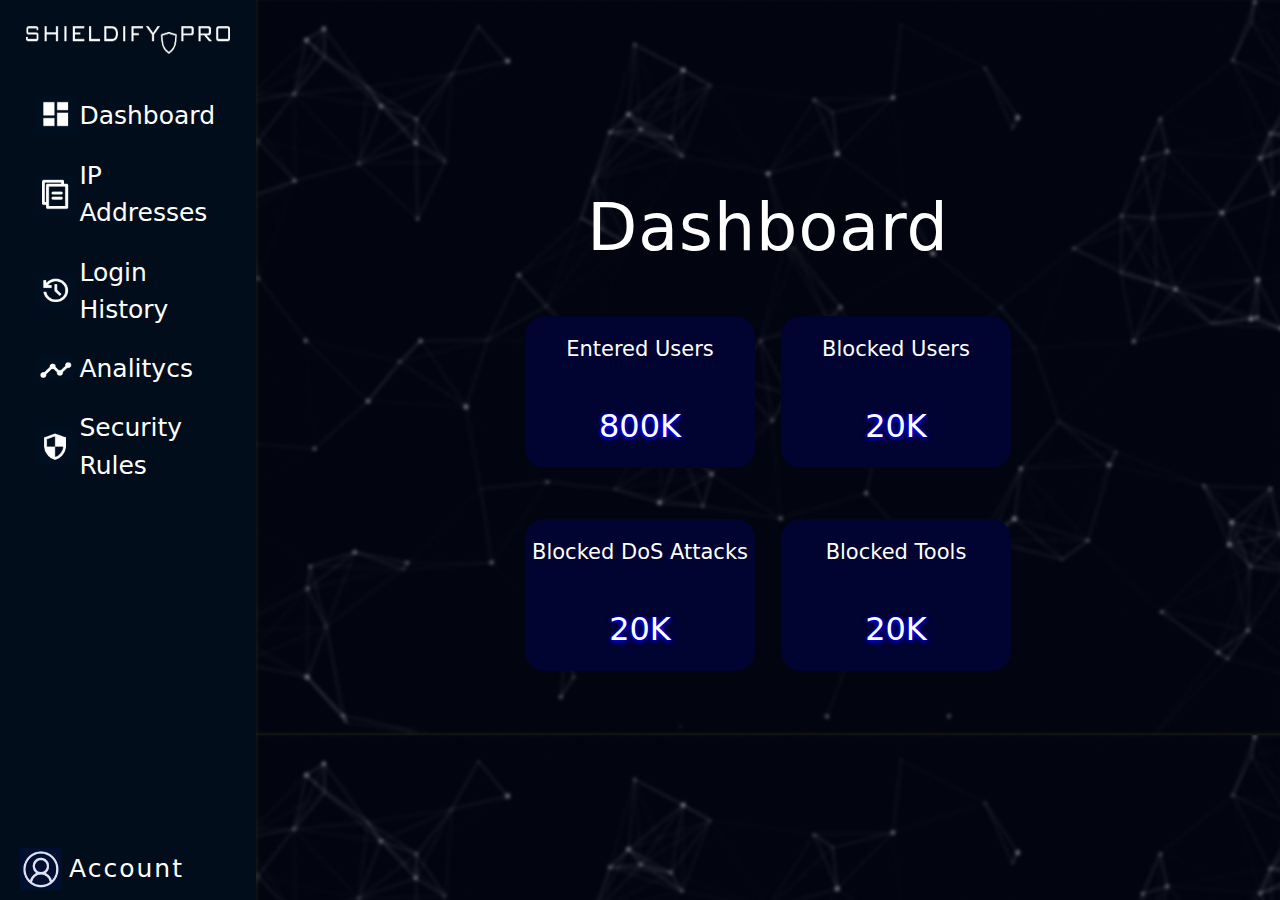
==== index.html @ df14a466 "Update and rename dashboard.html to index.html" ====
<!DOCTYPE html>

<html>
    <head>
        <title>dashboard</title>
        <link rel="stylesheet" href="dashboard.css">
        <link href="https://cdn.jsdelivr.net/npm/bootstrap@5.2.3/dist/css/bootstrap.min.css" rel="stylesheet">
    </head>

    <body>
        <div class="main d-flex">
            <div class="menu d-flex flex-column justify-content-between">
                <div class="center d-flex flex-column justify-content-around align-items-center">
                    <img class="logo mouse" src="Shieldify_Logo.png">

                    <div class="d-flex align-items-center wid20 mouse">
                        <div><img class="mini_logo" src="dashboard.png"></div>
                        <div class="bigTXT">Dashboard</div>
                    </div>
                    <div class="d-flex align-items-center wid20 mouse">
                        <div><img class="mini_logo" src="ip.png"></div>
                        <div class="bigTXT">IP Addresses</div>
                    </div>
                    <div class="d-flex align-items-center wid20 mouse">
                        <div><img class="mini_logo" src="history.png"></div>
                        <div class="bigTXT">Login History</div>
                    </div>
                    <div class="d-flex align-items-center wid20 mouse">
                        <div><img class="mini_logo" src="analitycs.png"></div>
                        <div class="bigTXT">Analitycs</div>
                    </div>
                    <div class="d-flex align-items-center wid20 mouse">
                        <div><img class="mini_logo" src="security.png"></div>
                        <div class="bigTXT">Security Rules</div>
                    </div>
                </div>
                <div>
                    <div id="afterclick">
                        <div class="d-flex align-items-center down2 justify-content-center wid20 mouse" id="login_out">
                            <div><img class="mini_logo" src="logout.png" ></div>
                            <div class="bigTXT">Logout</div>
                        </div>
                        <div class="d-flex align-items-center down2 justify-content-center wid20 mouse">
                            <div><img class="mini_logo" src="settings.png" ></div>
                            <div class="bigTXT">Settings</div>
                        </div>
                    </div>
                    <div class="d-flex align-items-center down mouse" id="account">
                        <div><img class="mini_logo1" src="acc.png"></div>
                        <div class="bigTXT1">Account</div>
                    </div>
                </div>
            </div>

            <div class="d-flex flex-column justify-content-center align-items-center right">
                <div class="headline">Dashboard</div>
                <div class="boxes d-flex flex-column justify-content-around">
                    <div class="d-flex justify-content-around space">
                        <div class="bluebox d-flex flex-column align-items-center justify-content-around">
                            <div class="bigTXT2">Entered Users</div>
                            <div class="k">800K</div>
                        </div>
                        <div class="bluebox d-flex flex-column align-items-center justify-content-around">
                            <div class="bigTXT2">Blocked Users</div>
                            <div class="k">20K</div>
                        </div>
                    </div>
                    <div class="d-flex justify-content-around space">
                        <div class="bluebox d-flex flex-column align-items-center justify-content-around">
                            <div class="bigTXT2">Blocked DoS Attacks</div>
                            <div class="k">20K</div>
                        </div>
                        <div class="bluebox d-flex flex-column align-items-center justify-content-around">
                            <div class="bigTXT2">Blocked Tools</div>
                            <div class="k">20K</div>
                        </div>
                    </div>
                </div>
            </div>
        </div>

        <script>
            document.getElementById("account").onclick = function() {
                if(document.getElementById("afterclick").style.display == "none"){
                    document.getElementById("afterclick").style.display = "block";
                }else{
                    document.getElementById("afterclick").style.display = "none";
                }
            }
            
            document.getElementById("login_out").onclick = function() {
                location.href = 'login.html';
            }
        </script>
    </body>
</html>
---- dashboard.css ----
html,body{
    height: 100%;
    width: 100%;
    margin: 0;
    padding: 0;
}

.main{
    height: 100%;
    width: 100%;
    background-color: black;
}

.mouse{
    cursor: pointer;
}

.logo{
    height: 28px;
    width: 80%;
    margin: 15px 0 20px 0;
}

.menu{
    width: 20%;
    height: 100%;
    background-color: #010D1A;
}

.center{
    height: 55%;
}

.mini_logo{
    width: 36px;
    margin-right: 5px;
}

.mini_logo1{
    width: 42px;
    height: 42px;
    margin-right: 7px;
}

.wid20{
    width: 70%;
}

.bigTXT{
    font-weight: 250;
    font-size: 25px;
    color: white;
}

.bigTXT1{
    font-weight: 300;
    font-size: 25px;
    letter-spacing: 2px;
    color: white;
}

.bigTXT2{
    font-weight: 300;
    font-size: 21px;
    color: white;
}

#afterclick{
    display: none;
}

.down{
    padding: 10px 0 10px 20px;
}

.down2{
    padding: 5px 0 5px 20px;
}

.headline{
    font-weight: 500;
    font-size: 65px;
    letter-spacing: 1px;
    color: white;
    margin-bottom: 40px;
}

.bluebox{
    width: 45%;
    height: 75%;
    background-color: #010331;
    border-radius: 20px;
    color: white;
}

.right{
    width: 80%;
    height: 100%;
    background-image: url(bg.png);
    background-size:100%;
}

.boxes{
    height: 45%;
    width: 50%;
}

.k{
    font-weight: 400;
    font-size: 32px;
    text-shadow: -1px 1px 4px blue,
				  1px 1px 4px blue,
				  0 0 0 blue;
}

.space{
    height: 50%;
}
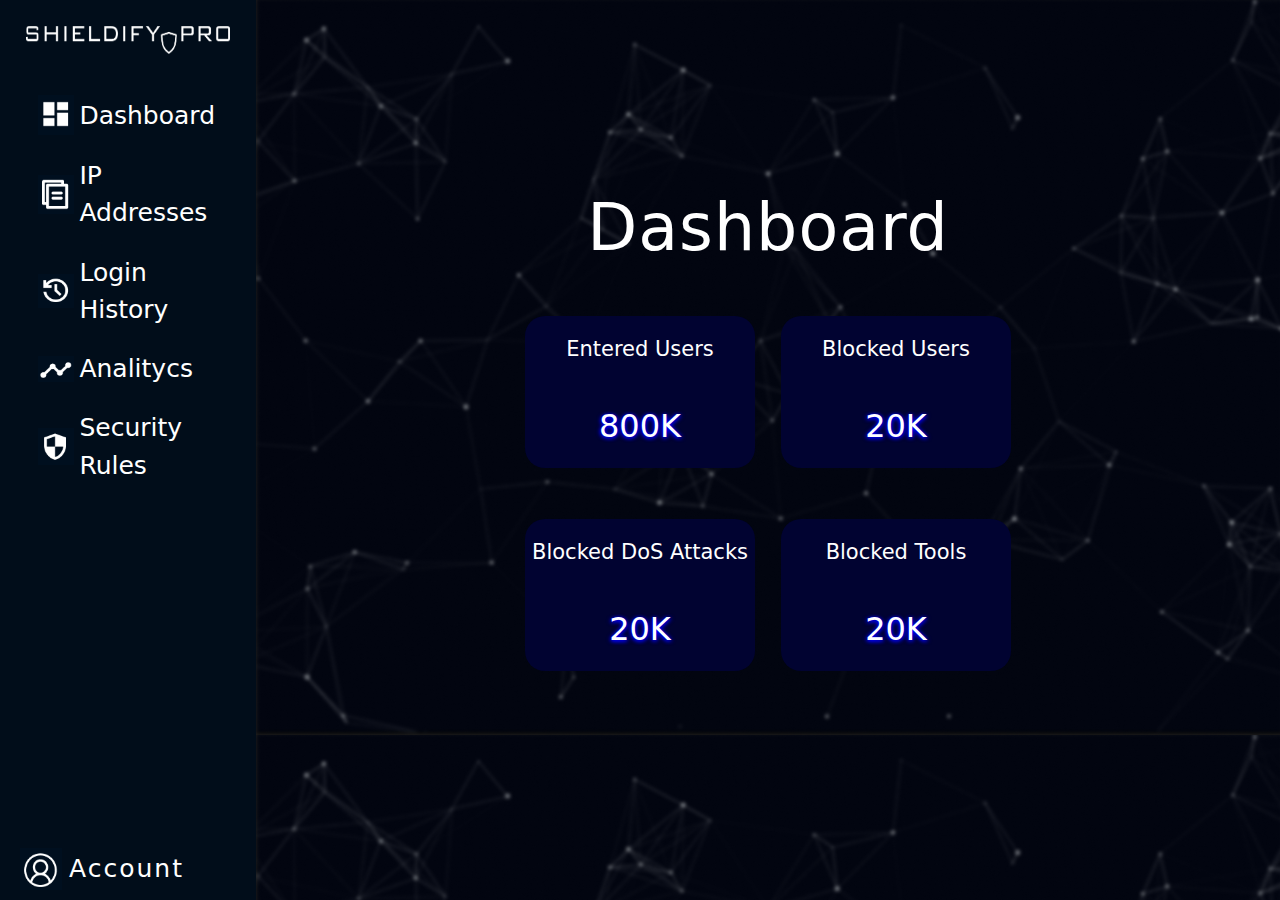
==== commit 4b08f6f2: "Update index.html" ====
--- a/index.html
+++ b/index.html
@@ -81,10 +81,12 @@
 
         <script>
             document.getElementById("account").onclick = function() {
-                if(document.getElementById("afterclick").style.display == "none"){
-                    document.getElementById("afterclick").style.display = "block";
+                if(document.getElementById("afterclick").style.maxHeight == "0px"){
+                    // document.getElementById("afterclick").style.display = "block";
+                    document.getElementById("afterclick").style.maxHeight = `150px`;
                 }else{
-                    document.getElementById("afterclick").style.display = "none";
+                    // document.getElementById("afterclick").style.display = "none";
+                    document.getElementById("afterclick").style.maxHeight = "0px";
                 }
             }
             
--- a/dashboard.css
+++ b/dashboard.css
@@ -53,7 +53,7 @@
 }
 
 .bigTXT1{
-    font-weight: 300;
+    font-weight: 350;
     font-size: 25px;
     letter-spacing: 2px;
     color: white;
@@ -115,4 +115,4 @@
 
 .space{
     height: 50%;
-}+}
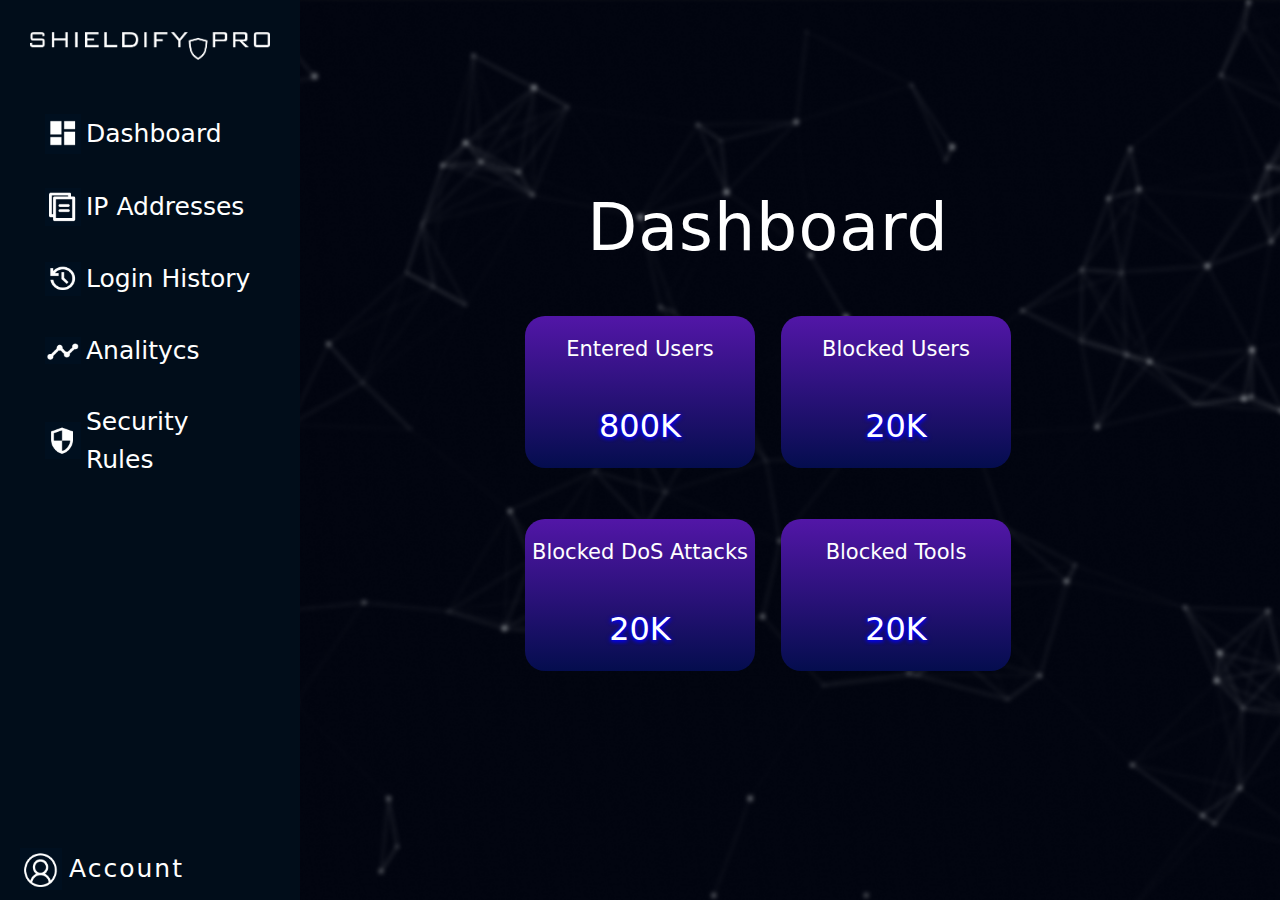
==== commit 1f53fa60: "Update index.html" ====
--- a/index.html
+++ b/index.html
@@ -29,14 +29,21 @@
                         <div><img class="mini_logo" src="analitycs.png"></div>
                         <div class="bigTXT">Analitycs</div>
                     </div>
-                    <div class="d-flex align-items-center wid20 mouse">
-                        <div><img class="mini_logo" src="security.png"></div>
-                        <div class="bigTXT">Security Rules</div>
+                    <div class="d-flex flex-column align-items-start wid20 mouse">
+                        <div class="d-flex align-items-center" id="rules">
+                            <div><img class="mini_logo" src="security.png"></div>
+                            <div class="bigTXT">Security Rules</div>
+                        </div>
+                        <div class="none d-flex flex-column" id="rulesdowntxt">
+                            <div class="rules_down">WAF</div>
+                            <div class="rules_down">DoS Attack</div>
+                            <div class="rules_down">Auto Pentest</div>
+                        </div>
                     </div>
                 </div>
                 <div>
                     <div id="afterclick">
-                        <div class="d-flex align-items-center down2 justify-content-center wid20 mouse" id="login_out">
+                        <div class="d-flex align-items-center down2 justify-content-center wid20 mouse">
                             <div><img class="mini_logo" src="logout.png" ></div>
                             <div class="bigTXT">Logout</div>
                         </div>
@@ -82,16 +89,22 @@
         <script>
             document.getElementById("account").onclick = function() {
                 if(document.getElementById("afterclick").style.maxHeight == "0px"){
-                    // document.getElementById("afterclick").style.display = "block";
                     document.getElementById("afterclick").style.maxHeight = `150px`;
                 }else{
-                    // document.getElementById("afterclick").style.display = "none";
                     document.getElementById("afterclick").style.maxHeight = "0px";
                 }
             }
-            
+
+            document.getElementById("rules").onclick = function() {
+                if(document.getElementById("rulesdowntxt").style.maxHeight == "0px"){
+                    document.getElementById("rulesdowntxt").style.maxHeight = `150px`;
+                }else{
+                    document.getElementById("rulesdowntxt").style.maxHeight = "0px";
+                }
+            }
+
             document.getElementById("login_out").onclick = function() {
-                location.href = 'login.html';
+                location.href = 'http://109.172.219.218';
             }
         </script>
     </body>
--- a/dashboard.css
+++ b/dashboard.css
@@ -19,12 +19,6 @@
     height: 28px;
     width: 80%;
     margin: 15px 0 20px 0;
-}
-
-.menu{
-    width: 20%;
-    height: 100%;
-    background-color: #010D1A;
 }
 
 .center{
@@ -53,7 +47,7 @@
 }
 
 .bigTXT1{
-    font-weight: 350;
+    font-weight: 300;
     font-size: 25px;
     letter-spacing: 2px;
     color: white;
@@ -65,8 +59,10 @@
     color: white;
 }
 
-#afterclick{
-    display: none;
+#afterclick {
+    max-height: 0;
+    overflow: hidden;
+    transition: 0.3s;
 }
 
 .down{
@@ -88,16 +84,23 @@
 .bluebox{
     width: 45%;
     height: 75%;
-    background-color: #010331;
+    background-image: linear-gradient(#5216A7, #040D4E);
     border-radius: 20px;
     color: white;
 }
 
-.right{
-    width: 80%;
+.right {
+    width: 100%;
+    padding-left: 20%;
     height: 100%;
     background-image: url(bg.png);
-    background-size:100%;
+    background-size: 100%;
+}
+.menu {
+    position: fixed;
+    width: 300px;
+    height: 100%;
+    background-color: #010d1a;
 }
 
 .boxes{
@@ -116,3 +119,21 @@
 .space{
     height: 50%;
 }
+
+.none{
+    position:absolute;
+}
+
+#rulesdowntxt {
+    max-height: 0;
+    overflow: hidden;
+    transition: 0.3s;
+    margin-top: 40px;
+    margin-left: 15%;
+}
+
+.rules_down{
+    font-weight: 300;
+    font-size: 19px;
+    color: white;
+}
